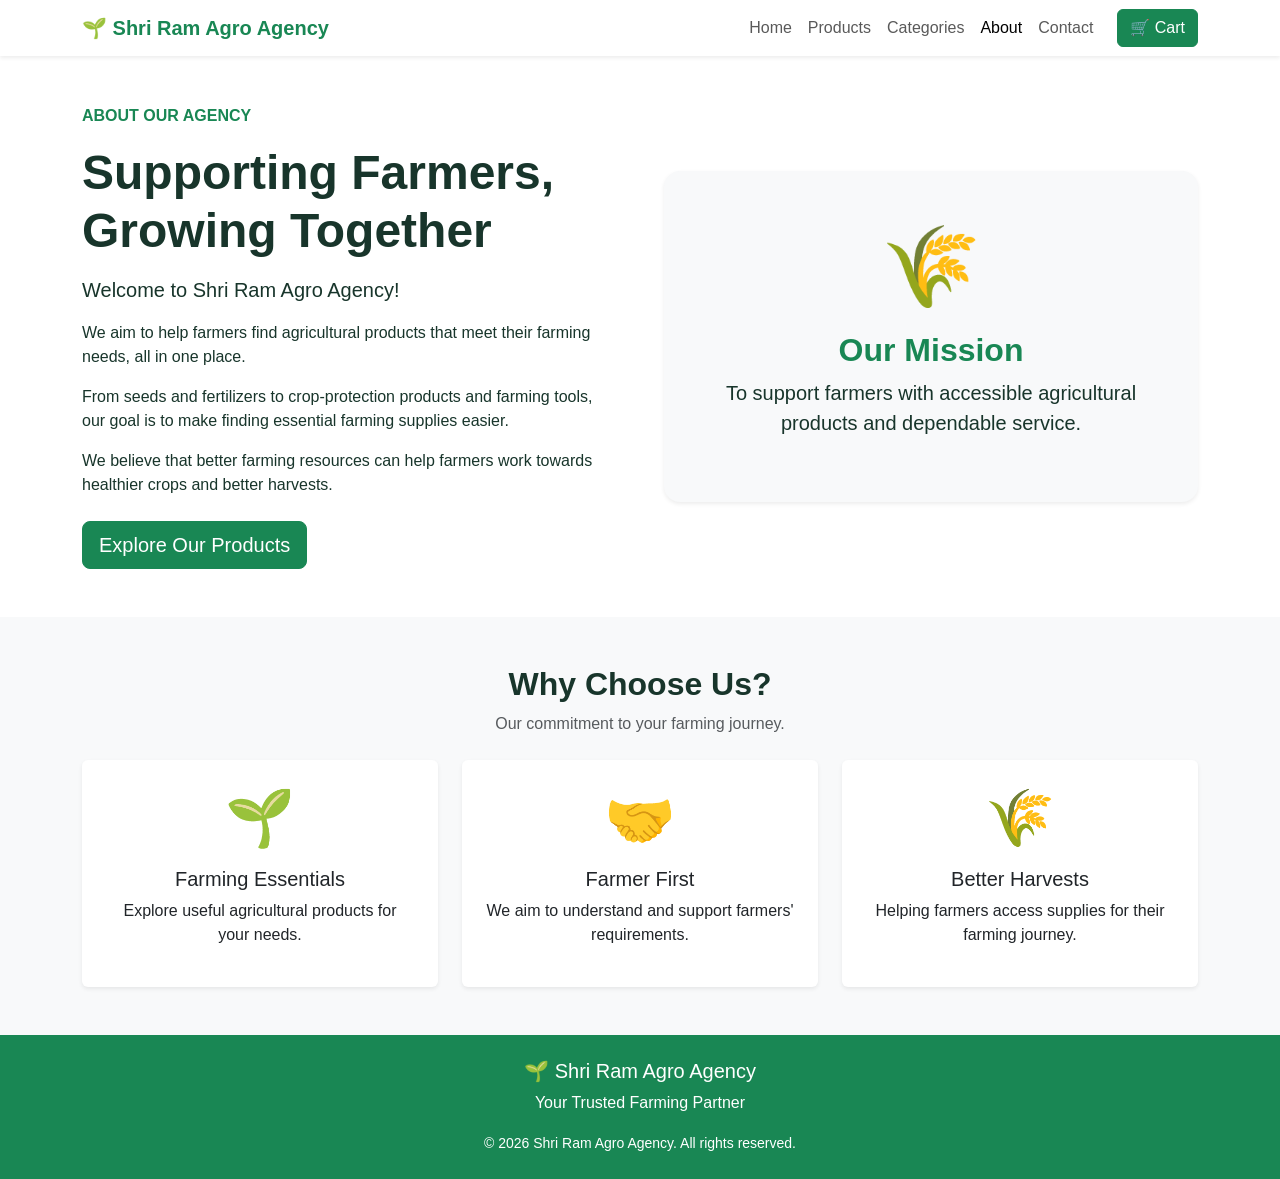
==== pages/about.html @ c438181d "Final Commit" ====
<!DOCTYPE html>
<html lang="en">
<head>
    <meta charset="UTF-8">
    <meta name="viewport" content="width=device-width, initial-scale=1.0">
    <title>About Us | Shri Ram Agro Agency</title>

    <link href="https://cdn.jsdelivr.net/npm/bootstrap@5.3.3/dist/css/bootstrap.min.css" rel="stylesheet">
    <link rel="stylesheet" href="../css/style.css">
</head>
<body>

<nav class="navbar navbar-expand-lg navbar-light bg-white shadow-sm">
    <div class="container">
        <a class="navbar-brand fw-bold text-success" href="../index.html">🌱 Shri Ram Agro Agency</a>
        <button class="navbar-toggler" data-bs-toggle="collapse" data-bs-target="#navbarMenu">
            <span class="navbar-toggler-icon"></span>
        </button>
        <div class="collapse navbar-collapse" id="navbarMenu">
            <ul class="navbar-nav ms-auto align-items-lg-center">
                <li class="nav-item"><a class="nav-link" href="../index.html">Home</a></li>
                <li class="nav-item"><a class="nav-link" href="products.html">Products</a></li>
                <li class="nav-item"><a class="nav-link" href="categories.html">Categories</a></li>
                <li class="nav-item"><a class="nav-link active" href="about.html">About</a></li>
                <li class="nav-item"><a class="nav-link" href="contact.html">Contact</a></li>
                <li class="nav-item ms-lg-3"><a class="btn btn-success" href="cart.html">🛒 Cart</a></li>
            </ul>
        </div>
    </div>
</nav>

<section class="container py-5">
    <div class="row align-items-center g-5">

        <div class="col-lg-6">
            <p class="text-success fw-bold">ABOUT OUR AGENCY</p>
            <h1 class="display-5 fw-bold">Supporting Farmers, Growing Together</h1>

            <p class="lead mt-3">
                Welcome to Shri Ram Agro Agency!
            </p>

            <p>
                We aim to help farmers find agricultural products
                that meet their farming needs, all in one place.
            </p>

            <p>
                From seeds and fertilizers to crop-protection products
                and farming tools, our goal is to make finding essential
                farming supplies easier.
            </p>

            <p>
                We believe that better farming resources can help farmers
                work towards healthier crops and better harvests.
            </p>

            <a href="products.html" class="btn btn-success btn-lg mt-2">
                Explore Our Products
            </a>
        </div>

        <div class="col-lg-6">
            <div class="bg-light rounded-4 shadow-sm p-5 text-center">
                <div class="display-1">🌾</div>
                <h2 class="fw-bold text-success mt-3">Our Mission</h2>
                <p class="lead">
                    To support farmers with accessible agricultural
                    products and dependable service.
                </p>
            </div>
        </div>

    </div>
</section>

<section class="bg-light py-5">
    <div class="container">
        <div class="text-center mb-4">
            <h2 class="fw-bold">Why Choose Us?</h2>
            <p class="text-muted">Our commitment to your farming journey.</p>
        </div>

        <div class="row g-4">
            <div class="col-md-4">
                <div class="card border-0 shadow-sm text-center p-4 h-100">
                    <div class="display-4">🌱</div>
                    <h5 class="mt-3">Farming Essentials</h5>
                    <p>Explore useful agricultural products for your needs.</p>
                </div>
            </div>

            <div class="col-md-4">
                <div class="card border-0 shadow-sm text-center p-4 h-100">
                    <div class="display-4">🤝</div>
                    <h5 class="mt-3">Farmer First</h5>
                    <p>We aim to understand and support farmers' requirements.</p>
                </div>
            </div>

            <div class="col-md-4">
                <div class="card border-0 shadow-sm text-center p-4 h-100">
                    <div class="display-4">🌾</div>
                    <h5 class="mt-3">Better Harvests</h5>
                    <p>Helping farmers access supplies for their farming journey.</p>
                </div>
            </div>
        </div>
    </div>
</section>

<footer class="bg-success text-white text-center py-4">
    <h5>🌱 Shri Ram Agro Agency</h5>
    <p>Your Trusted Farming Partner</p>
    <small>&copy; 2026 Shri Ram Agro Agency. All rights reserved.</small>
</footer>

<script src="https://cdn.jsdelivr.net/npm/bootstrap@5.3.3/dist/js/bootstrap.bundle.min.js"></script>
</body>
</html>
---- css/style.css ----
body {
    margin: 0;
    font-family: Arial, sans-serif;
    background-color: #ffffff;
    color: #18352b;
}

/* For Sticky NavBar */
.navbar {
    position: sticky;
    top: 0;
    z-index: 1000;
    background-color: white;
}
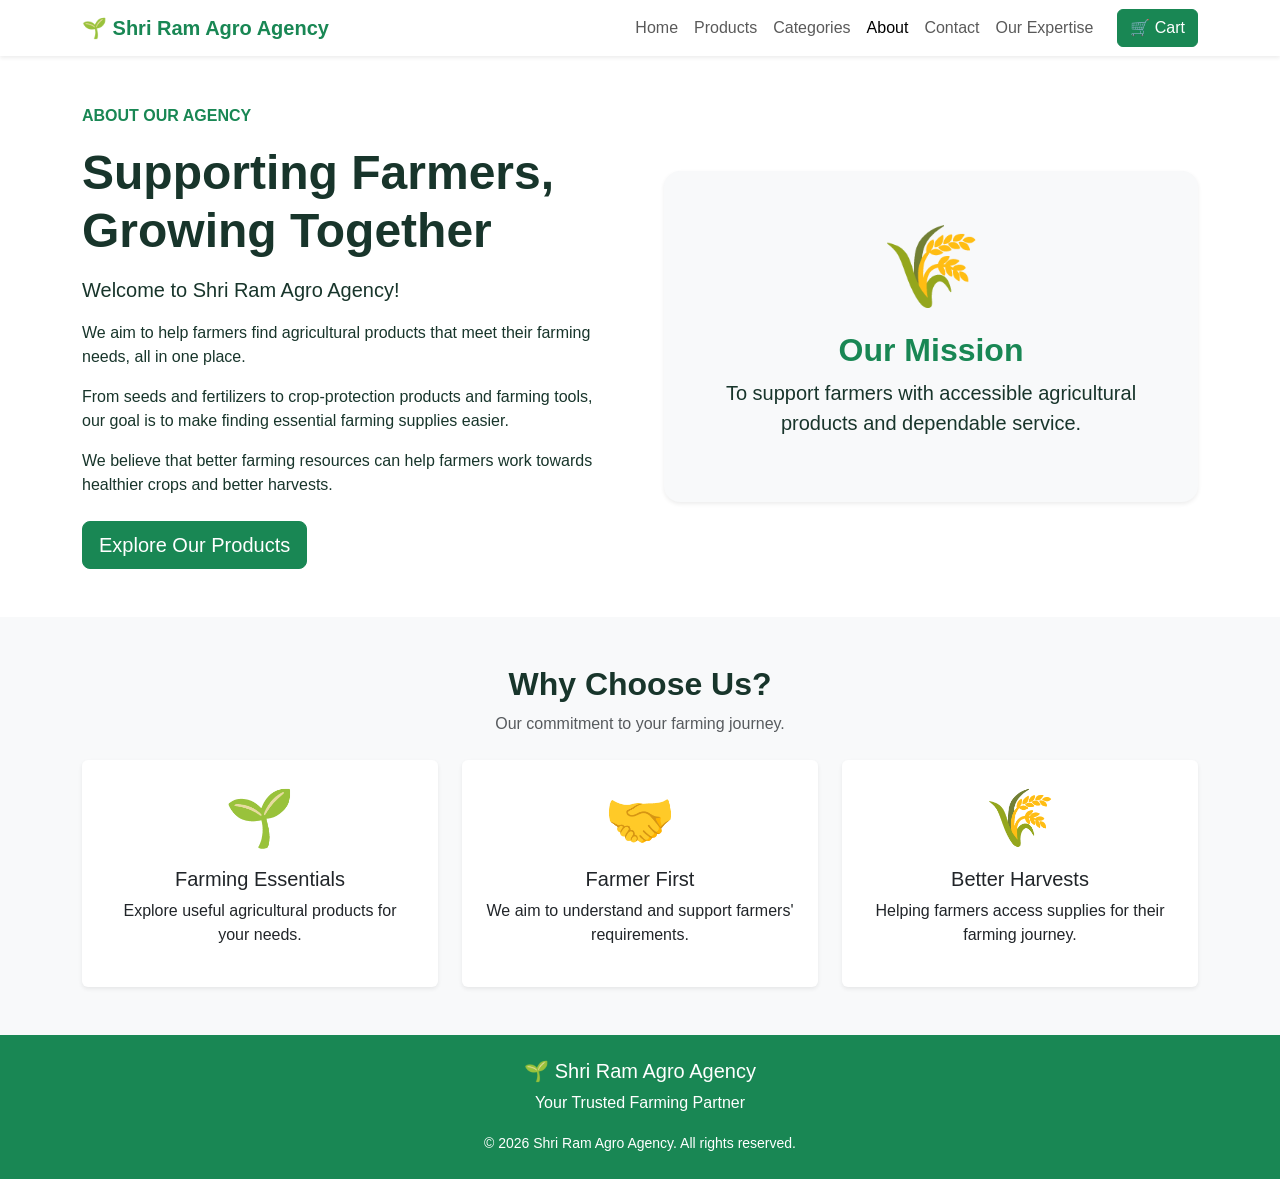
==== commit 56fe7587: "Add Experties Sections" ====
--- a/pages/about.html
+++ b/pages/about.html
@@ -24,6 +24,7 @@
                 <li class="nav-item"><a class="nav-link" href="categories.html">Categories</a></li>
                 <li class="nav-item"><a class="nav-link active" href="about.html">About</a></li>
                 <li class="nav-item"><a class="nav-link" href="contact.html">Contact</a></li>
+                <li class="nav-item"><a class="nav-link" href="pages/experties.html">Our Expertise</a> </li>
                 <li class="nav-item ms-lg-3"><a class="btn btn-success" href="cart.html">🛒 Cart</a></li>
             </ul>
         </div>
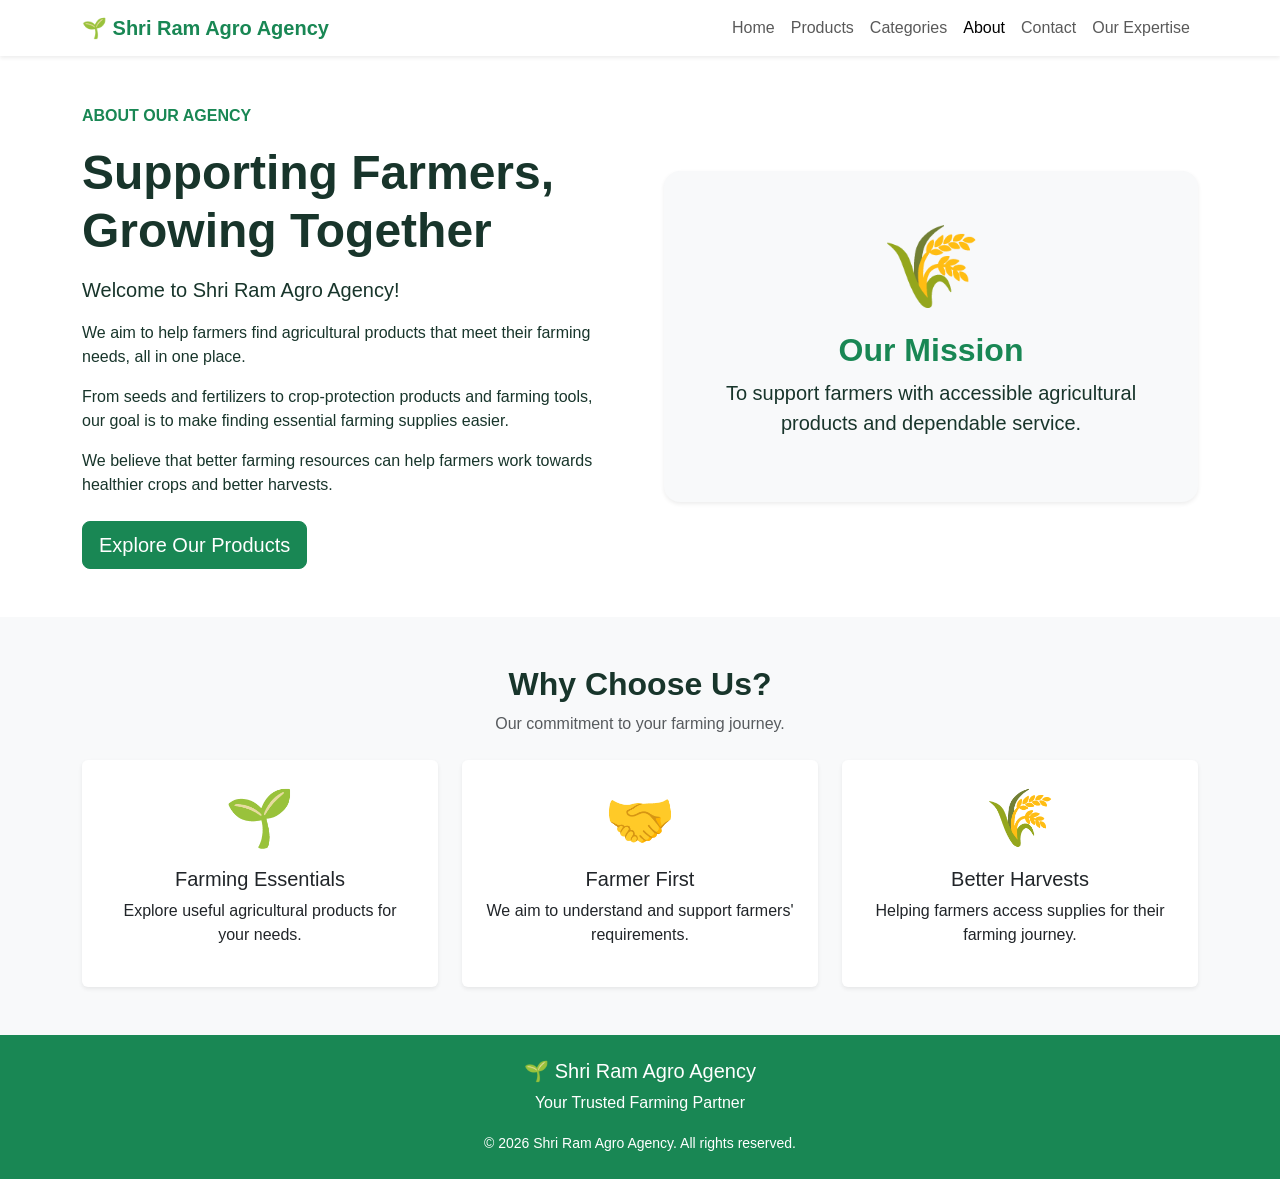
==== commit 4827acc3: "Photos Add in Cards" ====
--- a/pages/about.html
+++ b/pages/about.html
@@ -24,8 +24,7 @@
                 <li class="nav-item"><a class="nav-link" href="categories.html">Categories</a></li>
                 <li class="nav-item"><a class="nav-link active" href="about.html">About</a></li>
                 <li class="nav-item"><a class="nav-link" href="contact.html">Contact</a></li>
-                <li class="nav-item"><a class="nav-link" href="pages/experties.html">Our Expertise</a> </li>
-                <li class="nav-item ms-lg-3"><a class="btn btn-success" href="cart.html">🛒 Cart</a></li>
+                <li class="nav-item"><a class="nav-link" href="experties.html">Our Expertise</a></li>
             </ul>
         </div>
     </div>
--- a/css/style.css
+++ b/css/style.css
@@ -13,3 +13,81 @@
     z-index: 1000;
     background-color: white;
 }
+.product-card {
+    border: none;
+    border-radius: 15px;
+    overflow: hidden;
+    box-shadow: 0 4px 12px rgba(0, 0, 0, 0.15);
+    transition: transform 0.3s ease, box-shadow 0.3s ease;
+    margin: 20px;
+    width: 25px;
+}
+
+/* Image styling */
+.product-card .card-img-top {
+    height: 300px;
+    object-fit: cover;
+}
+
+/* Card text styling */
+.product-card .card-text {
+    font-size: 16px;
+    color: #444;
+   /* line-height: 1.6;*/
+}
+
+/* Hover effect */
+.product-card:hover {
+    transform: translateY(-8px);
+    box-shadow: 0 8px 20px rgba(0, 0, 0, 0.25);
+}
+.d1{
+    display: flex;
+}
+.expert_heading{
+    margin: auto;
+    padding: 20px;
+    align-content: center;
+}
+
+.d1 {
+    display: flex;
+    flex-wrap: wrap;
+    justify-content: center;
+    gap: 20px;
+    padding: 20px;
+}
+
+.product-card {
+    width: 100%;
+    max-width: 280px;
+    flex: 1 1 250px;
+    border: none;
+    border-radius: 12px;
+    overflow: hidden;
+    box-shadow: 0 4px 10px rgba(0, 0, 0, 0.12);
+    transition: transform 0.3s ease;
+}
+
+.card-img-top {
+    width: 100%;
+    height: 220px;
+    object-fit: cover;
+}
+
+.product-card:hover {
+    transform: translateY(-5px);
+}
+
+/* Mobile screens */
+@media (max-width: 576px) {
+    .d1 {
+        padding: 12px;
+        gap: 15px;
+    }
+
+    .product-card {
+        flex: 1 1 100%;
+        max-width: 350px;
+    }
+}
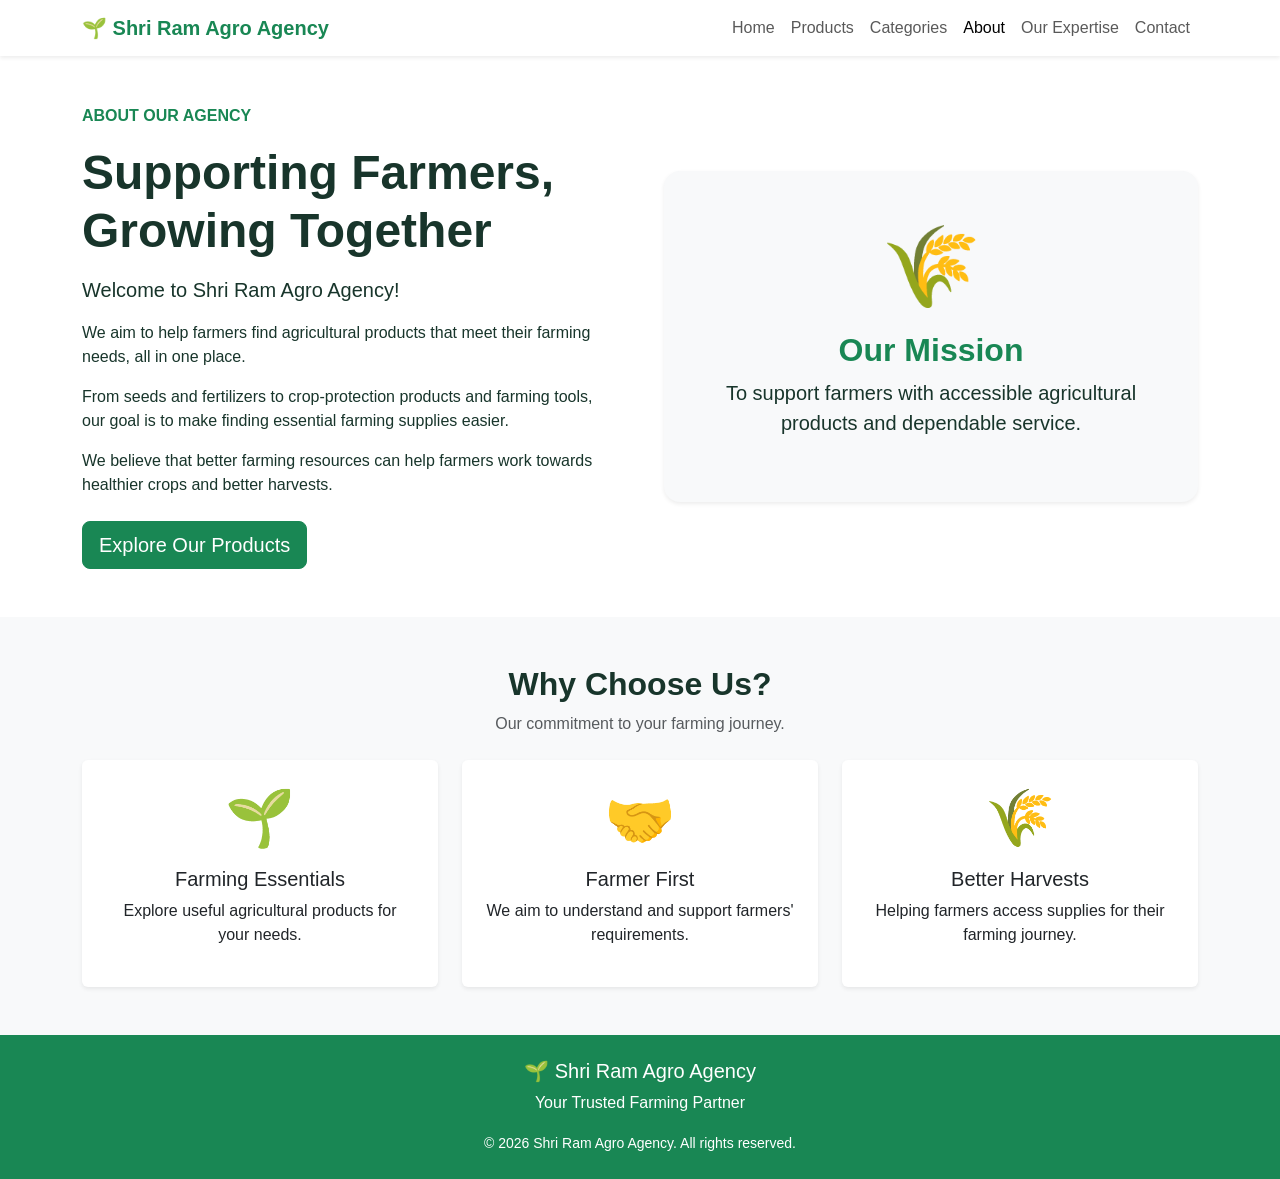
==== commit cb69baa5: "Replace Exeperties Position From Nav Bar" ====
--- a/pages/about.html
+++ b/pages/about.html
@@ -23,8 +23,8 @@
                 <li class="nav-item"><a class="nav-link" href="products.html">Products</a></li>
                 <li class="nav-item"><a class="nav-link" href="categories.html">Categories</a></li>
                 <li class="nav-item"><a class="nav-link active" href="about.html">About</a></li>
+                <li class="nav-item"><a class="nav-link" href="pages/experties.html">Our Expertise</a></li>
                 <li class="nav-item"><a class="nav-link" href="contact.html">Contact</a></li>
-                <li class="nav-item"><a class="nav-link" href="experties.html">Our Expertise</a></li>
             </ul>
         </div>
     </div>
--- a/css/style.css
+++ b/css/style.css
@@ -91,3 +91,73 @@
         max-width: 350px;
     }
 }
+.hov:hover{
+     transform: translateY(-8px);
+    box-shadow: 0 8px 20px rgba(0, 0, 0, 0.25);
+}
+.hov {
+    width: 100%;
+    max-width: 400px;
+    flex: 1 1 250px;
+    border: none;
+    border-radius: 12px;
+    overflow: hidden;
+    box-shadow: 0 4px 10px rgba(0, 0, 0, 0.12);
+    transition: transform 0.3s ease;
+}
+
+@media (max-width: 576px) {
+    .cat {
+        padding: 12px;
+        gap: 15px;
+    }
+
+    .hov {
+        flex: 1 1 100%;
+        max-width: 350px;
+    }
+}
+.cat {
+
+    display: flex;
+    flex-wrap: wrap;
+    gap: 20px;
+    padding: 20px;
+}
+    
+
+
+.image_main:hover{
+     transform: translateY(-8px);
+    box-shadow: 0 8px 20px rgba(0, 0, 0, 0.25);
+
+}
+.image_main {
+    width: 100%;
+    max-width: 400px;
+    flex: 1 1 250px;
+    border: none;
+    border-radius: 12px;
+    overflow: hidden;
+    box-shadow: 0 4px 10px rgba(0, 0, 0, 0.12);
+    transition: transform 0.3s ease;
+}
+.main_card:hover{
+    transform: translateY(-8px);
+    box-shadow: 0 8px 20px rgba(0, 0, 0, 0.25);
+}
+
+.product_card{
+    transform: translateY(-8px);
+    box-shadow: 0 8px 20px rgba(0, 0, 0, 0.25);
+}
+.product_card {
+    width: 100%;
+    max-width: 280px;
+    flex: 1 1 250px;
+    border: none;
+    border-radius: 12px;
+    overflow: hidden;
+    box-shadow: 0 4px 10px rgba(0, 0, 0, 0.12);
+    transition: transform 0.3s ease;
+}
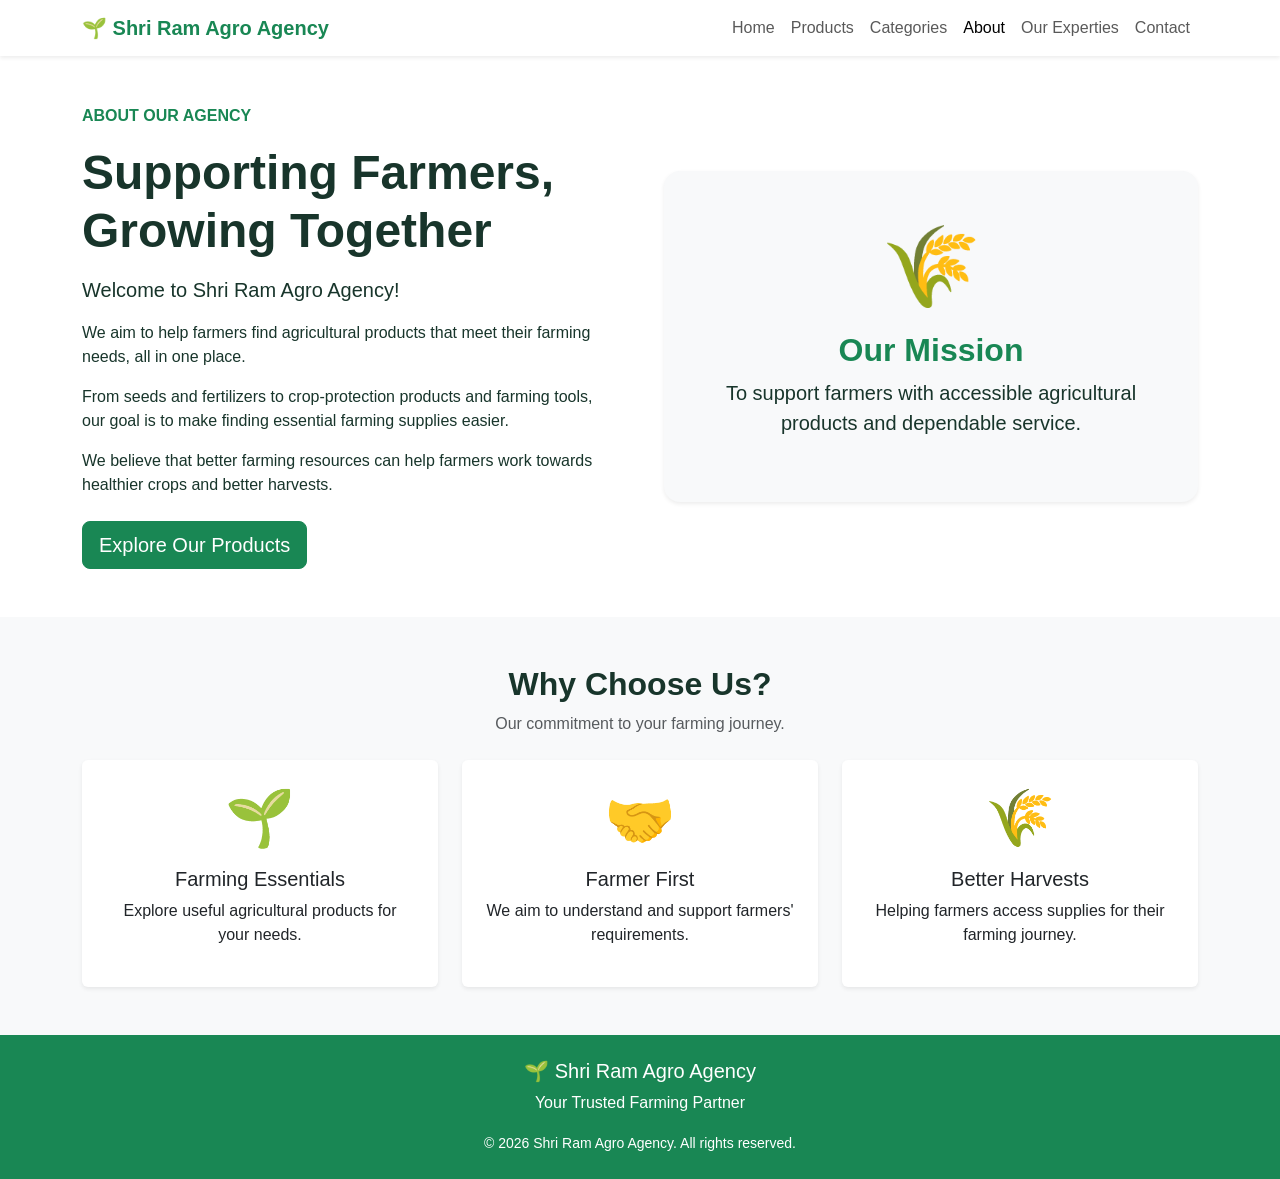
==== commit ae432815: "Fix Experties Section" ====
--- a/pages/about.html
+++ b/pages/about.html
@@ -23,7 +23,7 @@
                 <li class="nav-item"><a class="nav-link" href="products.html">Products</a></li>
                 <li class="nav-item"><a class="nav-link" href="categories.html">Categories</a></li>
                 <li class="nav-item"><a class="nav-link active" href="about.html">About</a></li>
-                <li class="nav-item"><a class="nav-link" href="pages/experties.html">Our Expertise</a></li>
+                <li class="nav-item"><a class="nav-link" href="experties.html">Our Experties</a></li>
                 <li class="nav-item"><a class="nav-link" href="contact.html">Contact</a></li>
             </ul>
         </div>
